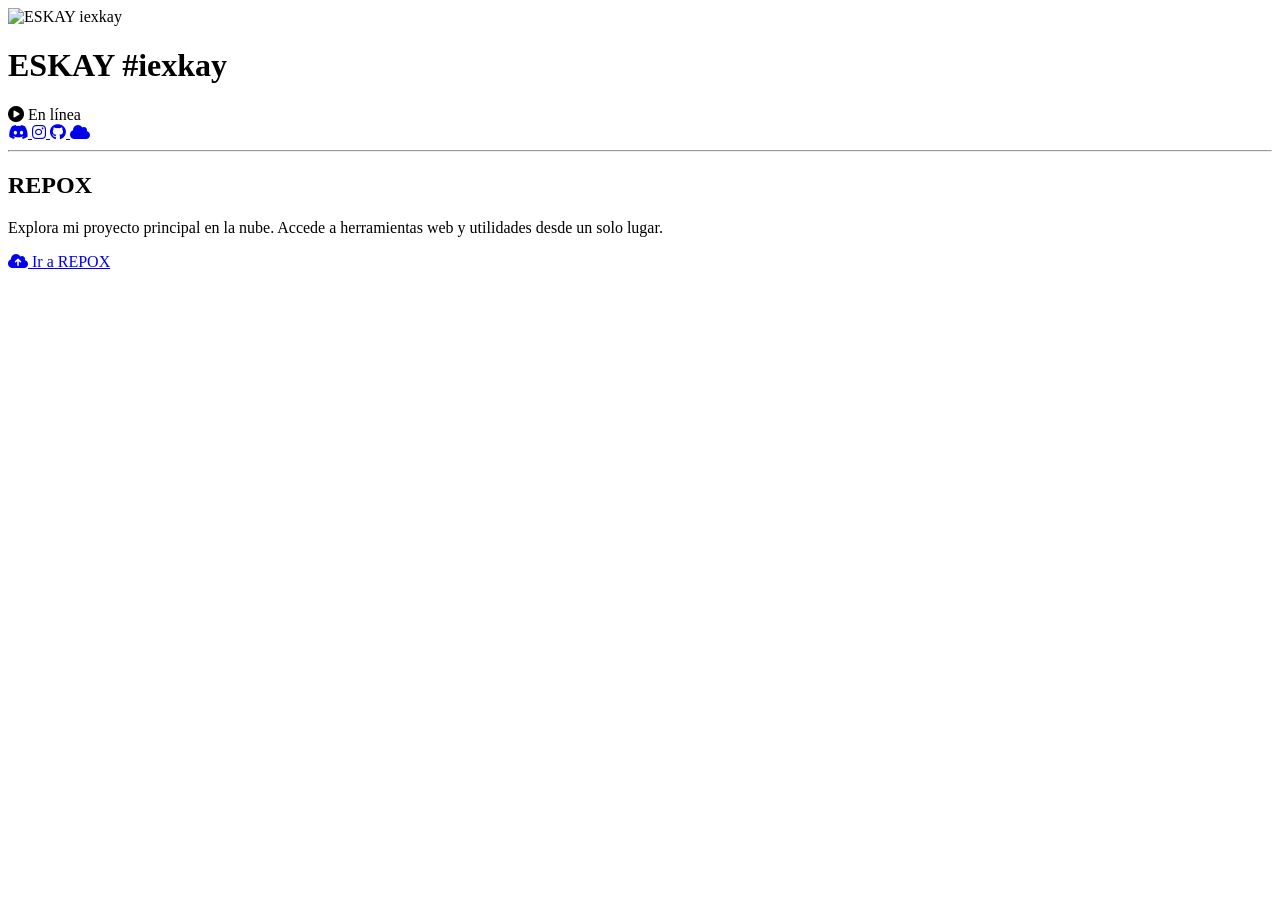
==== index.html @ b9f5584e "feat(seo): add sitemap, robots.txt, schema.org JSON-LD and alt attribute" ====
<!DOCTYPE html>
<html lang="es">

<head>
    <meta charset="UTF-8">
    <meta name="viewport" content="width=device-width, initial-scale=1.0">
    <title>ESKAY | iexkay</title>
    <meta name="description"
        content="Explora el proyecto principal de ESKAY (iexkay) en la nube. Accede a herramientas web y utilidades desde un solo lugar con REPOX.">
    <meta name="author" content="ESKAY (iexkay)">
    <meta name="keywords" content="iexkay, ESKAY, iexkay github, REPOX, ESKAY iexkay, perfil de iexkay, desarrollador iexkay">
    <meta name="robots" content="index, follow, max-image-preview:large, max-snippet:-1, max-video-preview:-1">
    <link rel="canonical" href="https://iexkay.github.io/">

    <!-- Datos estructurados JSON-LD (Schema.org) para motores de búsqueda -->
    <script type="application/ld+json">
    {
      "@context": "https://schema.org",
      "@graph": [
        {
          "@type": "Person",
          "@id": "https://iexkay.github.io/#person",
          "name": "ESKAY",
          "alternateName": ["iexkay", "ESKAY iexkay", "@iexkay", "#iexkay"],
          "url": "https://iexkay.github.io/",
          "image": "https://iexkay.github.io/imagen.jpg",
          "description": "Perfil oficial y proyectos de ESKAY (iexkay). Desarrollador y creador de REPOX.",
          "sameAs": [
            "https://github.com/IEXKAY",
            "https://www.instagram.com/iexkay/",
            "https://discord.gg/YrUz5fHPSd"
          ]
        },
        {
          "@type": "WebSite",
          "@id": "https://iexkay.github.io/#website",
          "url": "https://iexkay.github.io/",
          "name": "ESKAY | iexkay",
          "alternateName": "iexkay",
          "description": "Explora el proyecto principal de ESKAY (iexkay) en la nube. Accede a herramientas web y utilidades desde un solo lugar con REPOX.",
          "publisher": {
            "@id": "https://iexkay.github.io/#person"
          },
          "inLanguage": "es"
        }
      ]
    }
    </script>

    <!-- Open Graph / Redes Sociales (Discord, WhatsApp, Facebook) -->
    <meta property="og:type" content="website">
    <meta property="og:url" content="https://iexkay.github.io/">
    <meta property="og:title" content="ESKAY | iexkay">
    <meta property="og:description"
        content="Explora el proyecto principal de ESKAY (iexkay) en la nube. Accede a herramientas web y utilidades desde un solo lugar con REPOX.">
    <meta property="og:image" content="https://iexkay.github.io/imagen.jpg">

    <!-- Twitter Card (Discord / Twitter previews) -->
    <meta name="twitter:card" content="summary">
    <meta name="twitter:title" content="ESKAY | iexkay">
    <meta name="twitter:description"
        content="Explora el proyecto principal de ESKAY (iexkay) en la nube. Accede a herramientas web y utilidades desde un solo lugar con REPOX.">
    <meta name="twitter:image" content="https://iexkay.github.io/imagen.jpg">

    <!-- Preconexiones y DNS Prefetch para máxima velocidad de carga -->
    <link rel="preconnect" href="https://fonts.googleapis.com">
    <link rel="preconnect" href="https://fonts.gstatic.com" crossorigin>
    <link rel="dns-prefetch" href="https://cdnjs.cloudflare.com">

    <!-- Favicon e iconos de pestaña y pantalla de inicio -->
    <link rel="icon" type="image/png" sizes="32x32" href="favicon-32x32.png">
    <link rel="icon" type="image/png" sizes="192x192" href="favicon-192x192.png">
    <link rel="apple-touch-icon" sizes="180x180" href="apple-touch-icon.png">
    <link rel="shortcut icon" href="favicon.ico">
    <link rel="manifest" href="site.webmanifest">
    <meta name="theme-color" content="#0b0f19">

    <!-- Fuentes de Google: Outfit e Inter con swap para carga rápida -->
    <link
        href="https://fonts.googleapis.com/css2?family=Inter:wght@400;600;700&family=Outfit:wght@600;700;800&display=swap"
        rel="stylesheet">

    <!-- FontAwesome para iconos -->
    <link rel="stylesheet" href="https://cdnjs.cloudflare.com/ajax/libs/font-awesome/6.4.0/css/all.min.css">
    <link rel="stylesheet" href="styles.css">
</head>

<body>
    <!-- Fondos de brillo optimizados -->
    <div class="bg-glow bg-glow-1"></div>
    <div class="bg-glow bg-glow-2"></div>

    <main class="profile-container">
        <div class="profile-card">
            <header class="profile-header">
                <div class="avatar-container">
                    <div class="avatar">
                        <img src="imagen.jpg" alt="ESKAY iexkay" width="150" height="150"
                            loading="eager" fetchpriority="high">
                    </div>
                    <div class="status-badge" title="En línea">
                        <span class="status-dot"></span>
                    </div>
                </div>

                <div class="profile-info">
                    <h1 class="username-container">
                        <span class="username">ESKAY</span>
                        <span class="discriminator">#iexkay</span>
                    </h1>
                    <div class="status-text">
                        <i class="fa-solid fa-circle-play status-icon"></i>
                        <span>En línea</span>
                    </div>

                    <div class="social-links">
                        <a href="https://discord.gg/YrUz5fHPSd" target="_blank" rel="noopener noreferrer"
                            class="social-icon discord" title="Discord" id="social-discord">
                            <i class="fab fa-discord"></i>
                        </a>
                        <a href="https://www.instagram.com/iexkay/" target="_blank" rel="noopener noreferrer"
                            class="social-icon instagram" title="Instagram" id="social-instagram">
                            <i class="fab fa-instagram"></i>
                        </a>
                        <a href="https://github.com/IEXKAY" target="_blank" rel="noopener noreferrer"
                            class="social-icon github" title="GitHub" id="social-github">
                            <i class="fab fa-github"></i>
                        </a>
                        <a href="https://iexkay.github.io/repox/" target="_blank" rel="noopener noreferrer"
                            class="social-icon cloud" title="REPOX Cloud" id="social-repox">
                            <i class="fa-solid fa-cloud"></i>
                        </a>
                    </div>
                </div>
            </header>

            <hr class="divider">

            <section class="section">
                <h2 class="section-title">REPOX</h2>
                <div class="project-box">
                    <p class="project-description">Explora mi proyecto principal en la nube. Accede a herramientas web y
                        utilidades desde un solo lugar.</p>
                    <a href="https://iexkay.github.io/repox/" class="project-link" id="project-repox-btn">
                        <i class="fa-solid fa-cloud-arrow-up"></i>
                        <span>Ir a REPOX</span>
                    </a>
                </div>
            </section>
        </div>
    </main>
</body>

</html>
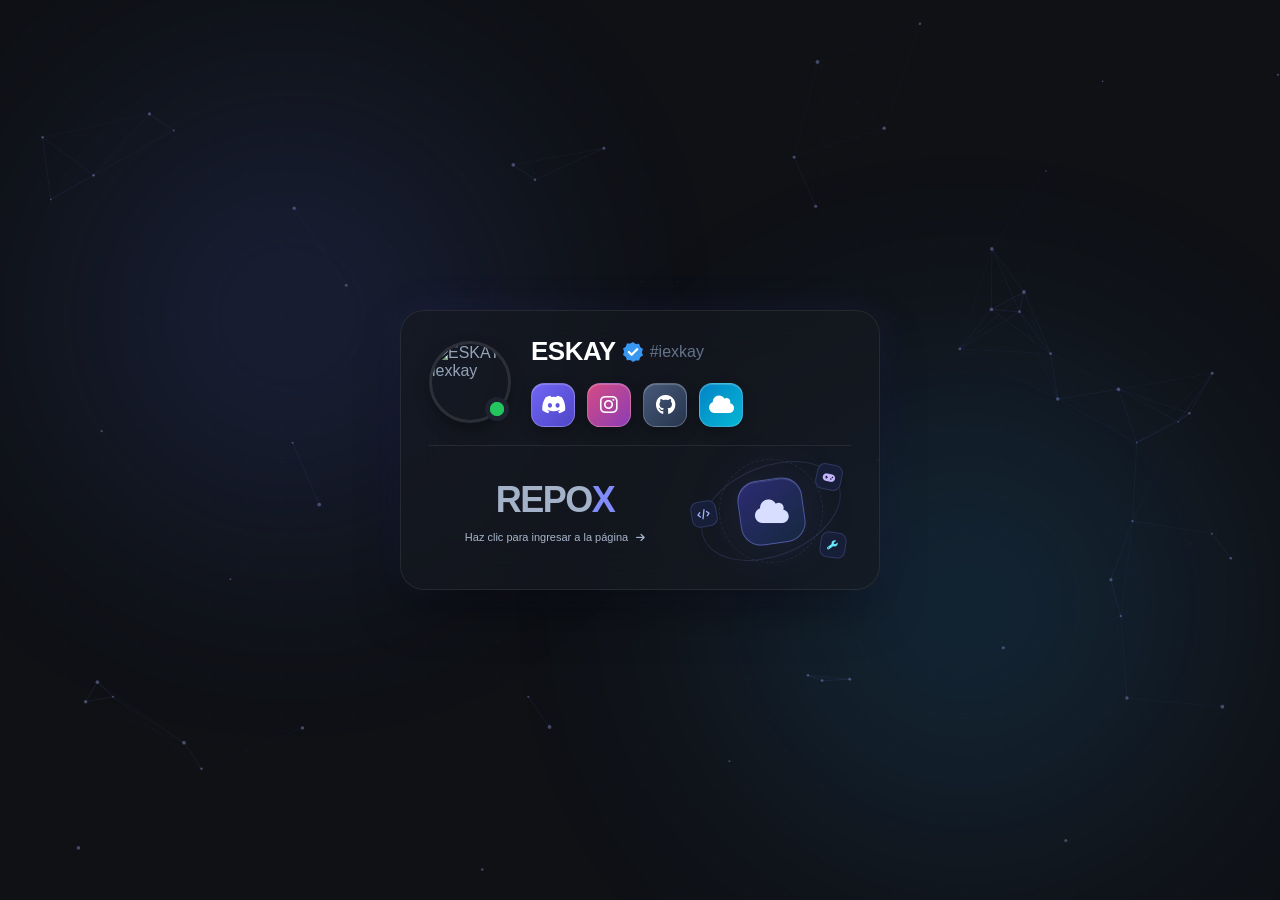
==== commit 6fce050f: "update v4" ====
--- a/index.html
+++ b/index.html
@@ -8,7 +8,8 @@
     <meta name="description"
         content="Explora el proyecto principal de ESKAY (iexkay) en la nube. Accede a herramientas web y utilidades desde un solo lugar con REPOX.">
     <meta name="author" content="ESKAY (iexkay)">
-    <meta name="keywords" content="iexkay, ESKAY, iexkay github, REPOX, ESKAY iexkay, perfil de iexkay, desarrollador iexkay">
+    <meta name="keywords"
+        content="iexkay, ESKAY, iexkay github, REPOX, ESKAY iexkay, perfil de iexkay, desarrollador iexkay">
     <meta name="robots" content="index, follow, max-image-preview:large, max-snippet:-1, max-video-preview:-1">
     <link rel="canonical" href="https://iexkay.github.io/">
 
@@ -87,16 +88,18 @@
 
 <body>
     <!-- Fondos de brillo optimizados -->
-    <div class="bg-glow bg-glow-1"></div>
-    <div class="bg-glow bg-glow-2"></div>
+    <div class="moving-grid" aria-hidden="true"></div>
+    <canvas id="ambient-network" aria-hidden="true"></canvas>
+    <div class="bg-glow bg-glow-1" aria-hidden="true"></div>
+    <div class="bg-glow bg-glow-2" aria-hidden="true"></div>
 
     <main class="profile-container">
         <div class="profile-card">
             <header class="profile-header">
                 <div class="avatar-container">
                     <div class="avatar">
-                        <img src="imagen.jpg" alt="ESKAY iexkay" width="150" height="150"
-                            loading="eager" fetchpriority="high">
+                        <img src="imagen.jpg" alt="ESKAY iexkay" width="150" height="150" loading="eager"
+                            fetchpriority="high">
                     </div>
                     <div class="status-badge" title="En línea">
                         <span class="status-dot"></span>
@@ -106,28 +109,26 @@
                 <div class="profile-info">
                     <h1 class="username-container">
                         <span class="username">ESKAY</span>
+                        <span class="verified-badge" title="Insignia del perfil" aria-label="Insignia del perfil"><svg viewBox="0 0 24 24" aria-hidden="true"><path fill="currentColor" d="m12 1 3 2.2 3.7-.1 1.1 3.5 3.1 2.1-1.2 3.5 1.2 3.5-3.1 2.1-1.1 3.5-3.7-.1L12 23l-3-2.2-3.7.1-1.1-3.5L1.1 15.3l1.2-3.5-1.2-3.5 3.1-2.1 1.1-3.5 3.7.1Z"/><path fill="none" stroke="white" stroke-linecap="round" stroke-linejoin="round" stroke-width="2.5" d="m7.5 12 3 3 6-6"/></svg></span>
                         <span class="discriminator">#iexkay</span>
                     </h1>
-                    <div class="status-text">
-                        <i class="fa-solid fa-circle-play status-icon"></i>
-                        <span>En línea</span>
-                    </div>
 
                     <div class="social-links">
                         <a href="https://discord.gg/YrUz5fHPSd" target="_blank" rel="noopener noreferrer"
-                            class="social-icon discord" title="Discord" id="social-discord">
+                            class="social-icon discord" title="Discord" aria-label="Discord" id="social-discord">
                             <i class="fab fa-discord"></i>
                         </a>
                         <a href="https://www.instagram.com/iexkay/" target="_blank" rel="noopener noreferrer"
-                            class="social-icon instagram" title="Instagram" id="social-instagram">
+                            class="social-icon instagram" title="Instagram" aria-label="Instagram"
+                            id="social-instagram">
                             <i class="fab fa-instagram"></i>
                         </a>
                         <a href="https://github.com/IEXKAY" target="_blank" rel="noopener noreferrer"
-                            class="social-icon github" title="GitHub" id="social-github">
+                            class="social-icon github" title="GitHub" aria-label="GitHub" id="social-github">
                             <i class="fab fa-github"></i>
                         </a>
                         <a href="https://iexkay.github.io/repox/" target="_blank" rel="noopener noreferrer"
-                            class="social-icon cloud" title="REPOX Cloud" id="social-repox">
+                            class="social-icon cloud" title="REPOX Cloud" aria-label="REPOX Cloud" id="social-repox">
                             <i class="fa-solid fa-cloud"></i>
                         </a>
                     </div>
@@ -136,19 +137,24 @@
 
             <hr class="divider">
 
-            <section class="section">
-                <h2 class="section-title">REPOX</h2>
-                <div class="project-box">
-                    <p class="project-description">Explora mi proyecto principal en la nube. Accede a herramientas web y
-                        utilidades desde un solo lugar.</p>
-                    <a href="https://iexkay.github.io/repox/" class="project-link" id="project-repox-btn">
-                        <i class="fa-solid fa-cloud-arrow-up"></i>
-                        <span>Ir a REPOX</span>
-                    </a>
-                </div>
+            <section class="section repox-access" aria-label="Proyecto REPOX">
+                <a href="https://iexkay.github.io/repox/" class="repox-entry" id="project-repox-btn">
+                    <div class="repox-entry-copy">
+                        <div class="showcase-heading"><h2>REPO<span>X</span></h2></div>
+                        <span class="entry-hint">Haz clic para ingresar a la página <i class="fa-solid fa-arrow-right" aria-hidden="true"></i></span>
+                    </div>
+                    <div class="project-art" aria-hidden="true">
+                        <div class="orbit orbit-one"></div><div class="orbit orbit-two"></div>
+                        <div class="orbit-core"><i class="fa-solid fa-cloud"></i></div>
+                        <span class="orbit-node node-code"><i class="fa-solid fa-code"></i></span>
+                        <span class="orbit-node node-game"><i class="fa-solid fa-gamepad"></i></span>
+                        <span class="orbit-node node-tool"><i class="fa-solid fa-wrench"></i></span>
+                    </div>
+                </a>
             </section>
         </div>
     </main>
+    <script src="background.js" defer></script>
 </body>
 
 </html>
--- a/styles.css
+++ b/styles.css
@@ -0,0 +1,686 @@
+/* ==========================================
+   DISEÑO PREMIUM POR ANTIGRAVITY (ESKAY PORTFOLIO)
+   ========================================== */
+
+/* Variables de Diseño CSS */
+:root {
+    --bg-dark: #0f1115;
+    --card-bg: rgba(22, 25, 33, 0.65);
+    --border-color: rgba(255, 255, 255, 0.08);
+    --text-primary: #ffffff;
+    --text-secondary: #94a3b8;
+    --text-muted: #64748b;
+    --accent-primary: #5865F2; /* Discord default */
+    --accent-cloud: #0ea5e9; /* Sky Blue for Repox */
+    --accent-instagram: #E1306C;
+    --success-green: #22c55e;
+    
+    /* Fuentes */
+    --font-heading: 'Outfit', sans-serif;
+    --font-body: 'Inter', sans-serif;
+
+    /* Sombras y Efectos */
+    --shadow-premium: 0 25px 50px -12px rgba(0, 0, 0, 0.5);
+    --card-glow: 0 0 40px rgba(99, 102, 241, 0.1);
+    --transition-smooth: all 0.3s cubic-bezier(0.4, 0, 0.2, 1);
+}
+
+/* Reset de estilos */
+* {
+    margin: 0;
+    padding: 0;
+    box-sizing: border-box;
+    font-family: var(--font-body);
+}
+
+/* Scrollbar Personalizado */
+::-webkit-scrollbar {
+    width: 8px;
+}
+::-webkit-scrollbar-track {
+    background: var(--bg-dark);
+}
+::-webkit-scrollbar-thumb {
+    background: #334155;
+    border-radius: 10px;
+}
+::-webkit-scrollbar-thumb:hover {
+    background: #475569;
+}
+
+html, body {
+    width: 100%;
+    height: 100%;
+    overflow: hidden; /* Bloquea desplazamiento horizontal y vertical por defecto */
+}
+
+body {
+    background-color: var(--bg-dark);
+    color: var(--text-secondary);
+    display: flex;
+    justify-content: center;
+    align-items: center;
+    padding: 20px;
+    margin: 0;
+}
+
+/* Esferas de luz ambient (Glow) */
+.bg-glow {
+    position: fixed; /* Cambiado a fixed para no agrandar el viewport al animarse */
+    border-radius: 50%;
+    filter: blur(120px);
+    z-index: 1;
+    pointer-events: none;
+    opacity: 0.15;
+    animation: pulseGlow 10s infinite alternate;
+}
+
+/* Permitir scroll vertical solo si la pantalla es muy pequeña a lo alto */
+@media (max-height: 540px) {
+    html, body {
+        overflow-y: auto;
+    }
+    body {
+        align-items: flex-start;
+    }
+}
+
+.bg-glow-1 {
+    width: 400px;
+    height: 400px;
+    background: radial-gradient(circle, #6366f1, #3b82f6);
+    top: 10%;
+    left: 15%;
+}
+
+.bg-glow-2 {
+    width: 500px;
+    height: 500px;
+    background: radial-gradient(circle, #ec4899, #8b5cf6);
+    bottom: 10%;
+    right: 15%;
+    animation-delay: -5s;
+}
+
+@keyframes pulseGlow {
+    0% {
+        transform: translate(0, 0) scale(1);
+    }
+    100% {
+        transform: translate(30px, -20px) scale(1.1);
+    }
+}
+
+/* Contenedor Principal */
+.profile-container {
+    width: 100%;
+    max-width: 520px;
+    z-index: 10;
+    position: relative;
+}
+
+/* Tarjeta con Glassmorphism */
+.profile-card {
+    background: var(--card-bg);
+    backdrop-filter: blur(24px);
+    -webkit-backdrop-filter: blur(24px);
+    border: 1px solid var(--border-color);
+    border-radius: 28px;
+    padding: 35px;
+    box-shadow: var(--shadow-premium), var(--card-glow);
+    transition: var(--transition-smooth);
+}
+
+.profile-card:hover {
+    border-color: rgba(255, 255, 255, 0.15);
+    box-shadow: var(--shadow-premium), 0 0 50px rgba(99, 102, 241, 0.15);
+    transform: translateY(-2px);
+}
+
+/* Encabezado del Perfil */
+.profile-header {
+    display: flex;
+    align-items: center;
+    gap: 25px;
+}
+
+/* Avatar con borde animado y estado */
+.avatar-container {
+    position: relative;
+    width: 96px;
+    height: 96px;
+    flex-shrink: 0;
+}
+
+.avatar {
+    width: 100%;
+    height: 100%;
+    border-radius: 50%;
+    overflow: hidden;
+    border: 3px solid rgba(255, 255, 255, 0.1);
+    box-shadow: 0 8px 16px rgba(0, 0, 0, 0.3);
+    transition: var(--transition-smooth);
+}
+
+.avatar img {
+    width: 100%;
+    height: 100%;
+    object-fit: cover;
+    transition: transform 0.5s ease;
+}
+
+.avatar-container:hover .avatar img {
+    transform: scale(1.1);
+}
+
+.avatar-container:hover .avatar {
+    border-color: var(--accent-primary);
+    box-shadow: 0 0 20px rgba(88, 101, 242, 0.4);
+}
+
+/* Indicador de estado en línea */
+.status-badge {
+    position: absolute;
+    bottom: 2px;
+    right: 2px;
+    width: 24px;
+    height: 24px;
+    background-color: #1e2330;
+    border-radius: 50%;
+    display: flex;
+    justify-content: center;
+    align-items: center;
+}
+
+.status-dot {
+    width: 14px;
+    height: 14px;
+    border-radius: 50%;
+    background-color: var(--success-green);
+    position: relative;
+}
+
+.status-dot::after {
+    content: '';
+    position: absolute;
+    top: 0;
+    left: 0;
+    width: 100%;
+    height: 100%;
+    border-radius: 50%;
+    background-color: var(--success-green);
+    animation: statusPulse 1.8s infinite ease-in-out;
+}
+
+@keyframes statusPulse {
+    0% {
+        transform: scale(0.9);
+        opacity: 1;
+    }
+    100% {
+        transform: scale(2.2);
+        opacity: 0;
+    }
+}
+
+/* Info de Perfil */
+.profile-info {
+    flex: 1;
+    display: flex;
+    flex-direction: column;
+    gap: 6px;
+}
+
+.username-container {
+    display: flex;
+    align-items: baseline;
+    gap: 4px;
+    flex-wrap: wrap;
+}
+
+.username {
+    font-family: var(--font-heading);
+    font-size: 26px;
+    font-weight: 800;
+    color: var(--text-primary);
+    letter-spacing: -0.5px;
+}
+
+.discriminator {
+    color: var(--text-muted);
+    font-size: 16px;
+    font-weight: 500;
+}
+
+.status-text {
+    display: flex;
+    align-items: center;
+    gap: 8px;
+    color: #a7f3d0; /* Soft green-ish text */
+    font-size: 13.5px;
+    font-weight: 500;
+}
+
+.status-icon {
+    font-size: 12px;
+}
+
+/* Redes Sociales / Links de Icono */
+.social-links {
+    display: flex;
+    gap: 12px;
+    margin-top: 10px;
+}
+
+.social-icon {
+    display: flex;
+    justify-content: center;
+    align-items: center;
+    width: 42px;
+    height: 42px;
+    background: rgba(255, 255, 255, 0.05);
+    border: 1px solid var(--border-color);
+    border-radius: 12px;
+    color: var(--text-secondary);
+    font-size: 20px;
+    text-decoration: none;
+    transition: var(--transition-smooth);
+}
+
+.social-icon:hover {
+    transform: translateY(-3px);
+    color: var(--text-primary);
+    background: rgba(255, 255, 255, 0.1);
+}
+
+/* Estilos individuales en Hover con efectos de sombra sutiles */
+.social-icon.discord:hover {
+    color: var(--accent-primary);
+    border-color: rgba(88, 101, 242, 0.4);
+    box-shadow: 0 4px 15px rgba(88, 101, 242, 0.2);
+}
+
+.social-icon.instagram:hover {
+    color: var(--accent-instagram);
+    border-color: rgba(225, 48, 108, 0.4);
+    box-shadow: 0 4px 15px rgba(225, 48, 108, 0.2);
+}
+
+.social-icon.github:hover {
+    color: #ffffff;
+    border-color: rgba(255, 255, 255, 0.3);
+    box-shadow: 0 4px 15px rgba(255, 255, 255, 0.1);
+}
+
+.social-icon.cloud:hover {
+    color: var(--accent-cloud);
+    border-color: rgba(14, 165, 233, 0.4);
+    box-shadow: 0 4px 15px rgba(14, 165, 233, 0.2);
+}
+
+/* Divider line */
+.divider {
+    border: none;
+    border-top: 1px solid var(--border-color);
+    margin: 25px 0;
+}
+
+/* Secciones de Contenido */
+.section {
+    display: flex;
+    flex-direction: column;
+    gap: 15px;
+}
+
+.section-title {
+    font-family: var(--font-heading);
+    font-size: 13px;
+    font-weight: 700;
+    text-transform: uppercase;
+    letter-spacing: 1.5px;
+    color: var(--text-primary);
+    opacity: 0.8;
+}
+
+/* Contenedor del proyecto REPOX */
+.project-box {
+    background: rgba(255, 255, 255, 0.03);
+    border: 1px solid var(--border-color);
+    border-radius: 16px;
+    padding: 20px;
+    transition: var(--transition-smooth);
+}
+
+.project-box:hover {
+    background: rgba(255, 255, 255, 0.05);
+    border-color: rgba(14, 165, 233, 0.25);
+}
+
+.project-description {
+    font-size: 14px;
+    line-height: 1.6;
+    color: var(--text-secondary);
+    margin-bottom: 20px;
+}
+
+/* Botón interactivo a REPOX */
+.project-link {
+    display: flex;
+    align-items: center;
+    justify-content: center;
+    gap: 10px;
+    width: 100%;
+    padding: 14px;
+    background: linear-gradient(135deg, #0ea5e9, #2563eb);
+    border: none;
+    border-radius: 12px;
+    color: #ffffff;
+    font-family: var(--font-heading);
+    font-size: 15px;
+    font-weight: 600;
+    text-decoration: none;
+    cursor: pointer;
+    box-shadow: 0 4px 15px rgba(14, 165, 233, 0.3);
+    transition: var(--transition-smooth);
+}
+
+.project-link:hover {
+    transform: translateY(-2px);
+    box-shadow: 0 6px 20px rgba(14, 165, 233, 0.45);
+    filter: brightness(1.08);
+}
+
+.project-link:active {
+    transform: translateY(0);
+}
+
+.project-link i {
+    font-size: 16px;
+    transition: transform 0.3s ease;
+}
+
+.project-link:hover i {
+    transform: translateY(-2px);
+}
+
+/* ==========================================
+   ESTILOS ADICIONALES (Mantenimiento de compatibilidad)
+   ========================================== */
+.dropdown {
+    margin-bottom: 15px;
+}
+
+.dropdown-title {
+    color: var(--text-secondary);
+    margin-bottom: 5px;
+    cursor: pointer;
+    font-weight: 500;
+    transition: var(--transition-smooth);
+}
+
+.dropdown-title:hover {
+    color: var(--text-primary);
+}
+
+.dropdown-content {
+    padding-left: 20px;
+    margin-top: 5px;
+}
+
+.checkbox-item {
+    display: flex;
+    align-items: center;
+    margin-bottom: 5px;
+}
+
+.checkbox {
+    margin-right: 10px;
+    width: 16px;
+    height: 16px;
+    accent-color: var(--accent-primary);
+    cursor: pointer;
+}
+
+.connections {
+    margin-top: 15px;
+}
+
+.connection-item {
+    margin-left: 20px;
+    margin-bottom: 5px;
+}
+
+/* ==========================================
+   MEDIA QUERIES PARA DISPOSITIVOS MÓVILES
+   ========================================== */
+@media (max-width: 540px) {
+    body {
+        padding: 16px;
+    }
+
+    .profile-card {
+        padding: 24px;
+        border-radius: 24px;
+    }
+
+    .profile-header {
+        flex-direction: column;
+        text-align: center;
+        gap: 15px;
+    }
+
+    .username-container {
+        justify-content: center;
+    }
+
+    .status-text {
+        justify-content: center;
+    }
+
+    .social-links {
+        justify-content: center;
+        margin-top: 5px;
+    }
+
+    .project-box {
+        padding: 16px;
+    }
+
+    .project-description {
+        font-size: 13.5px;
+        margin-bottom: 16px;
+        text-align: center;
+    }
+}
+
+@media (max-width: 360px) {
+    .username {
+        font-size: 22px;
+    }
+    
+    .avatar-container {
+        width: 80px;
+        height: 80px;
+    }
+}
+/* Ilustración de REPOX y fondo animado */
+.project-art { height: 193px; position: relative; display: grid; place-items: center; margin: 6px 0 14px; }
+.orbit { position: absolute; width: 240px; height: 150px; border: 1px solid #818cf12b; border-radius: 50%; transform: rotate(-22deg); }
+.orbit-two { width: 190px; height: 190px; border-style: dashed; border-color: #67e8f918; transform: rotate(22deg); }
+.orbit-core { width: 96px; height: 96px; display: grid; place-items: center; font-size: 38px; border-radius: 27px; color: #d7deff; background: linear-gradient(145deg, #4f46e56b, #172940); border: 1px solid #818cf178; box-shadow: 0 0 55px #6366f123, inset 0 1px 0 #ffffff24; transform: rotate(-8deg); }
+.orbit-core i { transform: rotate(8deg); }
+.orbit-node { position: absolute; width: 37px; height: 37px; border-radius: 11px; display: grid; place-items: center; border: 1px solid #818cf13b; background: #171f38; font-size: 13px; }
+.node-code { left: calc(50% - 128px); top: 69px; color: #a5b4fc; transform: rotate(-10deg); }
+.node-game { left: calc(50% + 66px); top: 21px; color: #c4b5fd; transform: rotate(12deg); }
+.node-tool { left: calc(50% + 77px); bottom: 36px; color: #67e8f9; transform: rotate(8deg); }
+.art-label { position: absolute; bottom: -4px; font: 8px var(--mono); letter-spacing: 2px; color: #929eba; }
+.project-badge { font: 9px var(--mono); padding: 4px 8px; background: #6366f112; color: #b7bef6; border: 1px solid #6366f12f; border-radius: 5px; }
+
+html, body { height: auto; min-height: 100%; overflow: visible; }
+body { min-height: 100vh; min-height: 100svh; padding: 32px 20px; }
+.profile-container { margin: auto; }
+.profile-card:hover { transform: none; }
+.username-container { align-items: center; gap: 6px; }
+.verified-badge { display: inline-flex; width: 22px; height: 22px; color: #3897f0; flex-shrink: 0; }
+.verified-badge svg { width: 100%; height: 100%; }
+a:focus-visible { outline: 2px solid #67e8f9; outline-offset: 5px; }
+.repox-showcase { margin-top: 16px; padding: 12px 28px 20px; border-radius: 24px; background: radial-gradient(ellipse at 55% 40%, #6366f11a, transparent 75%); }
+.repox-showcase .project-art { margin: 0 0 17px; height: 180px; }
+.showcase-heading { display: flex; align-items: center; gap: 14px; }
+.showcase-heading h2 { font-family: var(--font-heading); font-size: 36px; letter-spacing: -1.5px; margin: 0; }
+.showcase-heading h2 span { color: #818cf8; }
+.project-badge { font-family: monospace; }
+.art-label { font-family: monospace; }
+.moving-grid { position: fixed; inset: 0; overflow: hidden; pointer-events: none; z-index: 0; }
+.moving-grid::before { content: ''; position: absolute; inset: -60px; background-image: radial-gradient(#818cf129 1px, transparent 1px); background-size: 36px 36px; animation: gridDrift 24s linear infinite; opacity: .45; }
+.bg-glow { z-index: 0; animation: ambientFloat 16s ease-in-out infinite alternate; }
+.bg-glow-1 { width: min(70vw, 450px); height: min(70vw, 450px); left: 5%; top: 10%; }
+.bg-glow-2 { width: min(70vw, 500px); height: min(70vw, 500px); right: 5%; bottom: 5%; animation-delay: -8s; background: radial-gradient(circle, #06b6d4, #6366f1); }
+.orbit-core { animation: cloudFloat 6s ease-in-out infinite; }
+.orbit-node { animation: nodeFloat 7s ease-in-out infinite; }
+.node-code { animation-delay: -2s; }
+.node-game { animation-delay: -4s; }
+@keyframes gridDrift { to { transform: translate(36px, 36px); } }
+@keyframes ambientFloat { from { transform: translate(-20px, -20px) scale(.95); } to { transform: translate(35px, 35px) scale(1.15); } }
+@keyframes cloudFloat { 0%, 100% { transform: translateY(0) rotate(-8deg); } 50% { transform: translateY(-7px) rotate(-4deg); } }
+@keyframes nodeFloat { 0%, 100% { transform: translateY(0); } 50% { transform: translateY(6px); } }
+@media (max-width: 540px) {
+    body { padding: 24px 16px; }
+    .repox-showcase { padding: 10px 16px 16px; }
+    .profile-header { gap: 12px; }
+    .avatar-container { width: 80px; height: 80px; }
+    .divider { margin: 20px 0; }
+    .showcase-heading h2 { font-size: 32px; }
+}
+@media (prefers-reduced-motion: reduce) {
+    *, *::before, *::after { animation: none !important; transition: none !important; }
+}
+
+/* Acceso directo a REPOX dentro de la tarjeta compacta. */
+.repox-access { gap: 18px; }
+.showcase-heading { flex-wrap: wrap; gap: 12px; }
+@media (max-width: 540px) {
+    .repox-access { gap: 16px; }
+    .showcase-heading { justify-content: center; }
+}
+
+.repox-entry { display: flex; flex-direction: column; align-items: center; gap: 12px; padding: 8px 0; border-radius: 12px; text-decoration: none; transition: background .25s ease; }
+.repox-entry .showcase-heading { justify-content: center; }
+.entry-hint { display: flex; align-items: center; justify-content: center; gap: 8px; color: #a8b5cc; font-size: 12px; text-align: center; }
+.entry-hint i { font-size: 10px; transition: transform .25s ease; }
+.repox-entry:hover { background: rgba(99, 102, 241, .07); }
+.repox-entry:hover .entry-hint { color: #c7d2fe; }
+.repox-entry:hover .entry-hint i { transform: translateX(3px); }
+@media (prefers-reduced-motion: reduce) { .repox-entry:hover .entry-hint i { transform: none; } }
+.repox-entry:link, .repox-entry:visited { color: #a4b2c9; }
+.repox-entry .showcase-heading h2 { color: #a4b2c9; }
+.repox-entry .showcase-heading h2 span { color: #818cf8; }
+/* Iconos sociales con el acabado luminoso de REPOX. */
+.social-links { gap: 12px; }
+.social-icon {
+    width: 44px;
+    height: 44px;
+    border-radius: 13px;
+    color: #fff;
+    border: 1px solid rgba(255, 255, 255, .22);
+    box-shadow: inset 0 1px 1px rgba(255, 255, 255, .2), 0 5px 14px rgba(0, 0, 0, .24);
+    transition: transform .2s ease, box-shadow .2s ease, border-color .2s ease;
+}
+.social-icon.discord { background: linear-gradient(135deg, #7165f5, #4f46c7); }
+.social-icon.instagram { background: linear-gradient(135deg, #d64b83, #8b3db5); }
+.social-icon.github { background: linear-gradient(135deg, #455978, #28354e); }
+.social-icon.cloud { background: linear-gradient(135deg, #0284c7, #06b6d4); }
+.social-icon:hover { color: #fff; border-color: rgba(255, 255, 255, .5); transform: translateY(-3px); }
+.social-icon.discord:hover { color: #fff; box-shadow: 0 5px 18px #6366f14d, inset 0 1px 1px #ffffff40; }
+.social-icon.instagram:hover { color: #fff; box-shadow: 0 5px 18px #d64b834d, inset 0 1px 1px #ffffff40; }
+.social-icon.github:hover { color: #fff; box-shadow: 0 5px 18px #607aa64d, inset 0 1px 1px #ffffff40; }
+.social-icon.cloud:hover { color: #fff; box-shadow: 0 5px 18px #06b6d44d, inset 0 1px 1px #ffffff40; }
+@media (prefers-reduced-motion: reduce) { .social-icon { transition: none; } .social-icon:hover { transform: none; } }
+
+/* Indicador de estado sin el icono de reproducción. */
+.online-dot { display: inline-block; width: 8px; height: 8px; flex-shrink: 0; border-radius: 50%; background: #22c55e; box-shadow: 0 0 8px #22c55e66; animation: onlineBlink 2.4s ease-in-out infinite; }
+@keyframes onlineBlink { 0%, 100% { opacity: 1; } 50% { opacity: .35; } }
+@media (prefers-reduced-motion: reduce) { .online-dot { animation: none; } }
+
+/* El texto del estado se ilumina sin punto adicional. */
+.status-text { animation: onlineTextGlow 2.4s ease-in-out infinite; }
+@keyframes onlineTextGlow {
+    0%, 100% { color: #a7f3d0; text-shadow: none; }
+    50% { color: #d1fae5; text-shadow: 0 0 8px #22c55e99, 0 0 16px #22c55e44; }
+}
+@media (prefers-reduced-motion: reduce) { .status-text { animation: none; } }
+
+/* Texto y círculo comparten color, duración y fase del pulso. */
+.status-text { color: var(--success-green); animation: onlineTextPulse 1.8s infinite ease-in-out; }
+@keyframes onlineTextPulse {
+    0% { opacity: 1; text-shadow: 0 0 8px var(--success-green); }
+    100% { opacity: .45; text-shadow: 0 0 0 transparent; }
+}
+@media (prefers-reduced-motion: reduce) { .status-text { animation: none; opacity: 1; } }
+
+/* Ilustración compacta a la derecha del acceso a REPOX. */
+.repox-entry { flex-direction: row; justify-content: space-between; gap: 10px; padding: 6px 0; }
+.repox-entry-copy { flex: 1; min-width: 0; display: flex; flex-direction: column; align-items: center; gap: 10px; }
+.repox-entry .project-art { width: 160px; height: 128px; margin: 0; flex-shrink: 0; }
+.repox-entry .orbit { width: 146px; height: 90px; }
+.repox-entry .orbit-two { width: 114px; height: 114px; }
+.repox-entry .orbit-core { width: 65px; height: 65px; border-radius: 20px; font-size: 27px; }
+.repox-entry .orbit-node { width: 26px; height: 26px; border-radius: 8px; font-size: 10px; }
+.repox-entry .node-code { left: 0; top: 55px; }
+.repox-entry .node-game { left: auto; right: 9px; top: 13px; }
+.repox-entry .node-tool { left: auto; right: 5px; bottom: 15px; }
+.repox-entry .entry-hint { max-width: 220px; font-size: 11px; }
+@media (max-width: 540px) {
+    .repox-entry .project-art { width: 120px; height: 112px; }
+    .repox-entry .orbit { width: 116px; height: 75px; }
+    .repox-entry .orbit-two { width: 96px; height: 96px; }
+    .repox-entry .orbit-core { width: 54px; height: 54px; border-radius: 16px; font-size: 23px; }
+    .repox-entry .orbit-node { width: 22px; height: 22px; font-size: 9px; }
+    .repox-entry .node-code { top: 49px; }
+    .repox-entry .node-game { right: 0; top: 9px; }
+    .repox-entry .node-tool { right: 0; bottom: 9px; }
+    .repox-entry .entry-hint { font-size: 10px; gap: 5px; }
+}
+@media (max-width: 360px) {
+    .repox-entry { gap: 4px; }
+    .repox-entry .project-art { width: 100px; }
+    .repox-entry .orbit { width: 100px; }
+    .repox-entry .orbit-two { width: 90px; height: 90px; }
+    .repox-entry .showcase-heading h2 { font-size: 27px; }
+}
+
+/* Una tarjeta más ligera sobre una red ambiental en movimiento. */
+#ambient-network { position: fixed; inset: 0; width: 100%; height: 100%; pointer-events: none; z-index: 0; }
+.profile-container { max-width: 480px; }
+.profile-card { padding: 25px 28px; border-radius: 24px; }
+.profile-header { gap: 20px; }
+.avatar-container { width: 82px; height: 82px; }
+.divider { margin: 18px 0 12px; }
+.repox-entry { padding: 0; }
+.repox-entry .project-art { height: 106px; }
+.repox-entry .orbit-two { width: 104px; height: 104px; }
+.repox-entry .node-code { top: 43px; }
+.repox-entry .node-game { top: 6px; }
+.repox-entry .node-tool { bottom: 6px; }
+.moving-grid::before { opacity: .18; }
+@media (max-width: 540px) {
+    .profile-card { padding: 20px; }
+    .profile-header { flex-direction: row; text-align: left; gap: 15px; }
+    .avatar-container { width: 65px; height: 65px; }
+    .username-container, .social-links { justify-content: flex-start; }
+    .username { font-size: 23px; }
+    .discriminator { font-size: 13px; }
+    .verified-badge { width: 19px; height: 19px; }
+    .social-links { gap: 9px; margin-top: 5px; }
+    .social-icon { width: 36px; height: 36px; font-size: 17px; border-radius: 11px; }
+    .repox-entry .project-art { height: 106px; }
+}
+@media (max-width: 360px) {
+    .profile-card { padding: 18px 16px; }
+    .profile-header { gap: 11px; }
+    .avatar-container { width: 54px; height: 54px; }
+    .social-links { gap: 7px; }
+    .social-icon { width: 33px; height: 33px; }
+    .username { font-size: 21px; }
+    .discriminator { font-size: 12px; }
+}
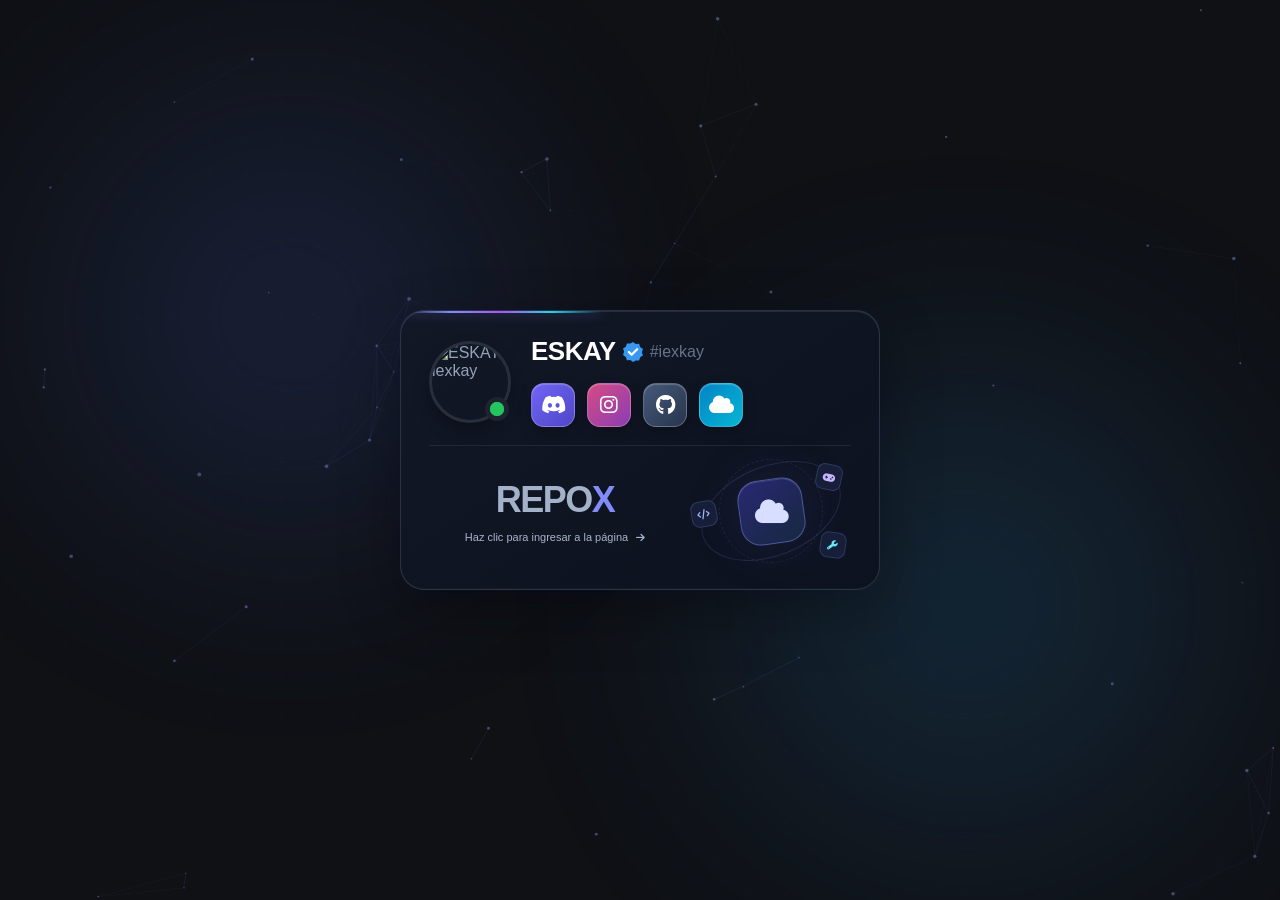
==== commit 6cfe6b24: "update v7" ====
--- a/index.html
+++ b/index.html
@@ -4,7 +4,7 @@
 <head>
     <meta charset="UTF-8">
     <meta name="viewport" content="width=device-width, initial-scale=1.0">
-    <title>ESKAY | iexkay</title>
+       <title>ESKAY | iexkay</title>
     <meta name="description"
         content="Explora el proyecto principal de ESKAY (iexkay) en la nube. Accede a herramientas web y utilidades desde un solo lugar con REPOX.">
     <meta name="author" content="ESKAY (iexkay)">
--- a/styles.css
+++ b/styles.css
@@ -684,3 +684,35 @@
     .username { font-size: 21px; }
     .discriminator { font-size: 12px; }
 }
+/* Contorno exterior de cristal inspirado en REPOX. */
+.profile-card {
+    position: relative;
+    overflow: hidden;
+    isolation: isolate;
+    border-color: rgba(170, 184, 221, .18);
+    background: linear-gradient(145deg, rgba(19, 24, 39, .94), rgba(12, 18, 31, .92));
+    box-shadow: inset 0 1px 1px rgba(220, 228, 255, .12), inset 0 -1px 0 rgba(255, 255, 255, .025), 0 20px 60px rgba(0, 0, 0, .32), 0 0 30px rgba(99, 102, 241, .045);
+}
+.profile-card::before {
+    content: '';
+    position: absolute;
+    top: 0;
+    left: 0;
+    width: 42%;
+    height: 2px;
+    border-radius: 999px;
+    background: linear-gradient(90deg, transparent, #818cf8, #a855f7, #22d3ee, transparent);
+    box-shadow: 0 0 12px rgba(129, 140, 248, .55);
+    pointer-events: none;
+    animation: borderSweep 8s ease-in-out infinite alternate;
+}
+.profile-card:hover {
+    border-color: rgba(165, 180, 252, .3);
+    box-shadow: inset 0 1px 1px rgba(220, 228, 255, .16), 0 20px 60px rgba(0, 0, 0, .32), 0 0 30px rgba(99, 102, 241, .09);
+}
+@keyframes borderSweep {
+    0% { transform: translateX(0); opacity: .65; }
+    50% { opacity: 1; }
+    100% { transform: translateX(140%); opacity: .65; }
+}
+@media (prefers-reduced-motion: reduce) { .profile-card::before { animation: none; left: 29%; } }
